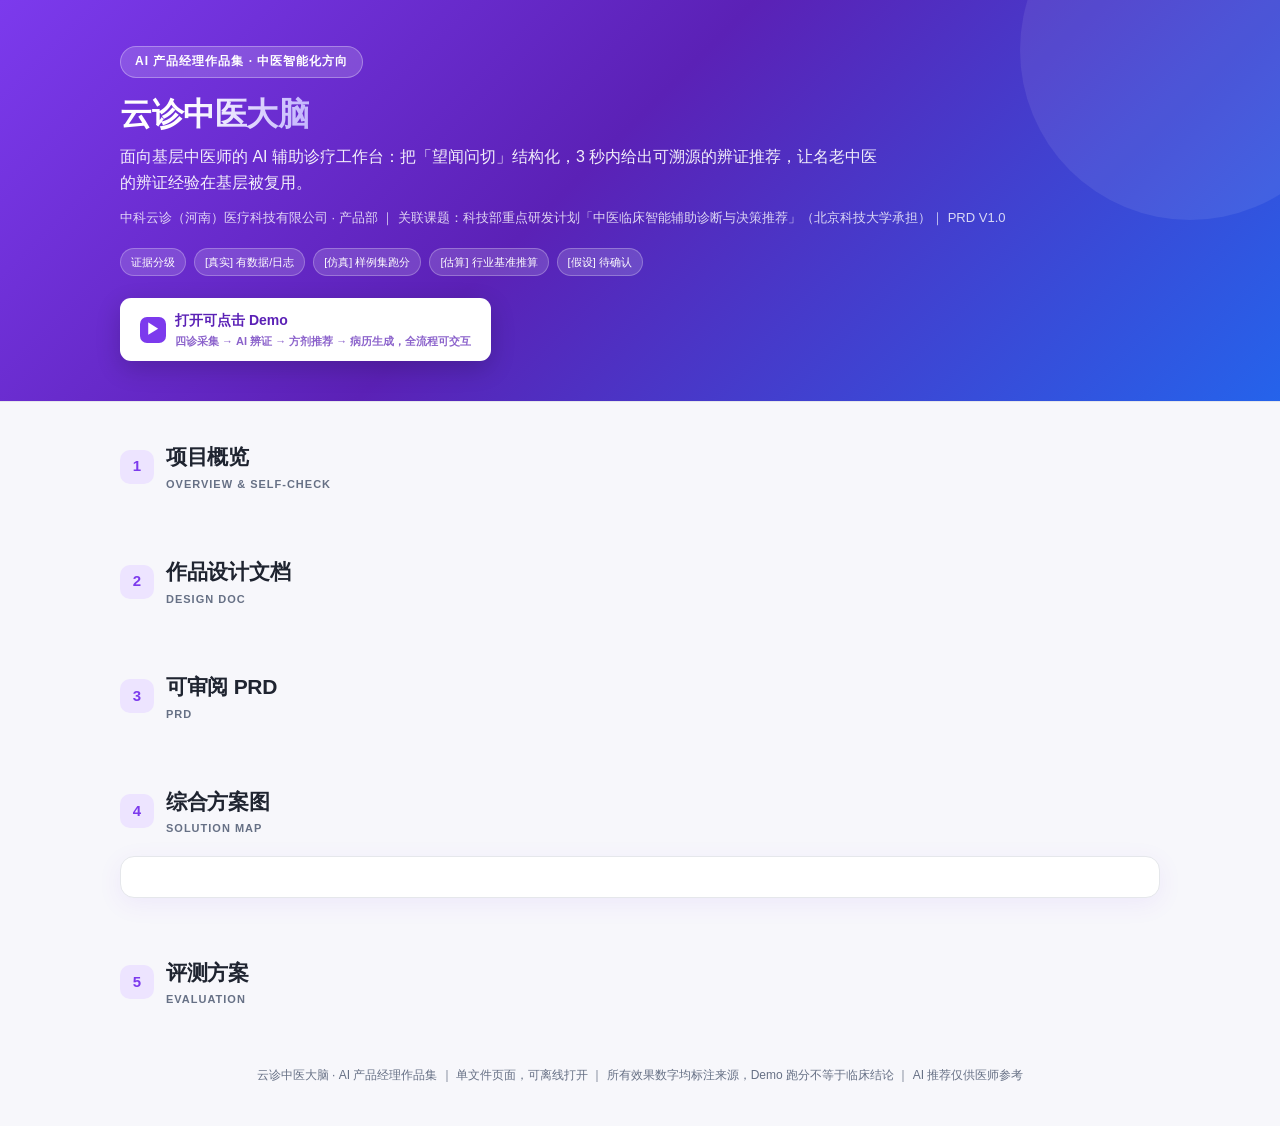
==== index.html @ fbb990ff "feat: 云诊中医大脑作品集 + 可点击Demo + 评测脚本 - 作品集主页（五板块：概览/设计文档/PRD/方案图/评测方案，含Demo快捷跳转） - 可点击Demo（四诊采集/AI辨证/方剂禁" ====
<!DOCTYPE html>
<html lang="zh-CN">
<head>
<meta charset="UTF-8">
<meta name="viewport" content="width=device-width, initial-scale=1.0">
<title>云诊中医大脑 · AI 产品经理作品集</title>
<style>
  :root{
    --purple:#7C3AED;--purple-d:#5B21B6;--purple-soft:#EDE4FF;
    --blue:#2563EB;--blue-d:#1D4ED8;--blue-soft:#E0EBFF;
    --teal:#0D9488;--teal-soft:#CCFBF1;
    --amber:#D97706;--amber-soft:#FEF3C7;
    --rose:#E11D48;--rose-soft:#FFE4E6;
    --green:#059669;--green-soft:#D1FAE5;
    --gray:#6B7280;--gray-soft:#F3F4F6;
    --ink:#1F2430;--muted:#667085;--line:#E5E7EB;--bg:#F7F7FB;--card:#FFFFFF;
    --shadow:0 6px 24px rgba(124,58,237,.08);
  }
  *{box-sizing:border-box;margin:0;padding:0}
  html{scroll-behavior:smooth}
  body{font-family:-apple-system,BlinkMacSystemFont,"Segoe UI","PingFang SC","Microsoft YaHei",sans-serif;
    color:var(--ink);background:var(--bg);line-height:1.65;-webkit-font-smoothing:antialiased}
  a{color:inherit;text-decoration:none}
  .wrap{max-width:1080px;margin:0 auto;padding:0 20px}

  /* Hero */
  .hero{background:linear-gradient(135deg,#7C3AED 0%,#5B21B6 45%,#2563EB 100%);color:#fff;padding:46px 0 40px;position:relative;overflow:hidden}
  .hero:after{content:"";position:absolute;right:-80px;top:-120px;width:340px;height:340px;border-radius:50%;background:rgba(255,255,255,.08)}
  .hero .wrap{position:relative;z-index:1}
  .kicker{display:inline-block;background:rgba(255,255,255,.16);border:1px solid rgba(255,255,255,.3);font-size:12px;font-weight:700;letter-spacing:1px;padding:5px 14px;border-radius:999px;margin-bottom:16px}
  .hero h1{font-size:32px;line-height:1.25;margin-bottom:10px;letter-spacing:-.5px}
  .hero h1 span{background:linear-gradient(90deg,#fff,#C4B5FD);-webkit-background-clip:text;background-clip:text;color:transparent}
  .hero .sub{font-size:16px;opacity:.92;max-width:760px}
  .hero-meta{font-size:13px;opacity:.8;margin-top:10px}
  .legend{display:flex;flex-wrap:wrap;gap:8px;margin-top:20px}
  .legend span{font-size:11px;background:rgba(255,255,255,.15);border:1px solid rgba(255,255,255,.25);padding:4px 10px;border-radius:999px}
  .demo-cta{display:inline-flex;align-items:center;gap:9px;margin-top:22px;background:#fff;color:var(--purple-d);font-weight:800;font-size:14px;padding:11px 20px;border-radius:11px;box-shadow:0 8px 24px rgba(0,0,0,.18);transition:.18s}
  .demo-cta:hover{transform:translateY(-2px);box-shadow:0 12px 28px rgba(0,0,0,.24)}
  .demo-cta .ico{width:26px;height:26px;border-radius:7px;background:var(--purple);color:#fff;display:flex;align-items:center;justify-content:center;font-size:14px}
  .demo-cta small{display:block;font-size:11px;font-weight:600;opacity:.7}

  /* Nav */
  nav{position:sticky;top:0;z-index:20;background:rgba(255,255,255,.94);backdrop-filter:blur(8px);border-bottom:1px solid var(--line)}
  nav .wrap{display:flex;gap:4px;overflow-x:auto;scrollbar-width:none}
  nav .wrap::-webkit-scrollbar{display:none}
  nav a{white-space:nowrap;font-size:13px;font-weight:600;color:var(--muted);padding:13px 14px;border-bottom:2px solid transparent}
  nav a:hover{color:var(--purple);border-bottom-color:var(--purple)}
  nav a.demo-link{color:var(--purple)}

  section{padding:38px 0 6px;scroll-margin-top:56px}
  .sec-head{display:flex;align-items:center;gap:12px;margin-bottom:18px}
  .sec-no{width:34px;height:34px;flex:0 0 34px;border-radius:10px;background:var(--purple-soft);color:var(--purple);display:flex;align-items:center;justify-content:center;font-weight:800;font-size:15px}
  .sec-head h2{font-size:21px;letter-spacing:-.3px}
  .sec-head .en{font-size:11px;color:var(--muted);font-weight:600;letter-spacing:1px;text-transform:uppercase}
  .card{background:var(--card);border:1px solid var(--line);border-radius:14px;box-shadow:var(--shadow);padding:20px 22px;margin-bottom:14px}
  .h3{font-size:15px;font-weight:800;color:var(--purple-d);margin:16px 0 10px;display:flex;align-items:center;gap:8px}
  .h3:first-child{margin-top:0}
  .h3:before{content:"";width:4px;height:15px;border-radius:2px;background:var(--purple)}
  .p{font-size:14px;color:#374151;margin-bottom:8px;word-break:break-word}
  .p:last-child{margin-bottom:0}

  .ev{display:inline-block;font-size:10px;font-weight:700;padding:1px 6px;border-radius:5px;vertical-align:middle;margin:0 1px}
  .ev-real{background:var(--green-soft);color:#047857}.ev-sim{background:var(--blue-soft);color:var(--blue-d)}
  .ev-est{background:var(--amber-soft);color:#B45309}.ev-hyp{background:var(--gray-soft);color:#4B5563}

  .tbl-wrap{overflow-x:auto;margin:6px 0 4px;border:1px solid var(--line);border-radius:10px}
  table{border-collapse:collapse;width:100%;font-size:13px;min-width:520px}
  th,td{text-align:left;padding:9px 12px;border-bottom:1px solid var(--line);vertical-align:top}
  th{background:var(--purple-soft);color:var(--purple-d);font-weight:700;white-space:nowrap}
  tr:last-child td{border-bottom:0} tr:nth-child(even) td{background:#FBFAFE}

  .cards{display:grid;grid-template-columns:repeat(auto-fit,minmax(230px,1fr));gap:12px;margin:6px 0}
  .mini{border:1px solid var(--line);border-left:4px solid var(--blue);border-radius:10px;padding:13px 14px;background:#fff}
  .mini.purple{border-left-color:var(--purple)}.mini.teal{border-left-color:var(--teal)}.mini.amber{border-left-color:var(--amber)}.mini.rose{border-left-color:var(--rose)}
  .mini .tag{display:inline-block;font-size:10px;font-weight:700;color:var(--muted);background:var(--gray-soft);padding:2px 7px;border-radius:5px;margin-bottom:6px}
  .mini .t{font-weight:800;font-size:14px;margin-bottom:4px}.mini .b{font-size:12.5px;color:#4B5563}

  .kv{display:grid;grid-template-columns:130px 1fr;gap:0;border:1px solid var(--line);border-radius:10px;overflow:hidden}
  .kv .k,.kv .v{padding:9px 12px;font-size:13px;border-bottom:1px solid var(--line)}
  .kv .k{background:#FAFAFC;font-weight:700;color:var(--muted)}.kv .v{color:#374151}
  .kv .k:last-of-type,.kv .v:last-of-type{border-bottom:0}

  .callout{border-radius:10px;padding:12px 14px;font-size:13px;margin:6px 0;border-left:4px solid var(--blue);background:var(--blue-soft);color:var(--blue-d)}
  .callout.warn{border-left-color:var(--amber);background:var(--amber-soft);color:#92400E}

  .score-strip{display:grid;grid-template-columns:repeat(auto-fit,minmax(160px,1fr));gap:10px;margin:8px 0}
  .score{border:1px solid var(--line);border-radius:11px;padding:12px 14px;background:#fff}
  .score .q{font-size:12px;color:var(--muted);font-weight:700}
  .score .v{font-size:24px;font-weight:800;color:var(--purple);margin:2px 0}
  .score .v small{font-size:12px;color:var(--muted);font-weight:600}
  .score .g{font-size:11.5px;color:#4B5563}

  details{border:1px solid var(--line);border-radius:10px;margin-bottom:8px;background:#fff}
  details summary{cursor:pointer;padding:11px 14px;font-weight:700;font-size:14px;color:var(--ink);list-style:none;display:flex;align-items:center;gap:9px}
  details summary::-webkit-details-marker{display:none}
  details summary:before{content:"+";color:var(--purple);font-weight:800;font-size:17px;width:16px}
  details[open] summary:before{content:"−"}
  details .dbody{padding:0 14px 14px 39px}

  .map{font-size:13px}
  .map .m-legend{display:flex;flex-wrap:wrap;gap:8px;margin-bottom:16px}
  .map .m-legend span{font-size:11px;color:#374151;background:#fff;border:1px solid var(--line);border-radius:999px;padding:4px 10px;display:inline-flex;align-items:center;gap:6px}
  .map .m-legend i{width:9px;height:9px;border-radius:50%;display:inline-block}
  .map .m-panel{background:#FAFAFC;border:1px solid var(--line);border-radius:12px;padding:16px;margin-bottom:12px}
  .map .m-title{font-size:12px;font-weight:700;color:var(--muted);margin-bottom:12px;letter-spacing:.3px}
  .map .m-flow{display:flex;align-items:stretch;overflow-x:auto}
  .map .m-zone{flex:1;min-width:130px;display:flex;flex-direction:column}
  .map .m-zh{color:#fff;text-align:center;font-size:12.5px;font-weight:700;padding:8px 4px;border-radius:8px 8px 0 0}
  .map .m-zb{background:#fff;border:1px solid var(--line);border-top:0;border-radius:0 0 8px 8px;padding:10px 8px;display:flex;flex-direction:column;gap:8px;flex:1}
  .map .m-node{background:#fff;border:1px solid var(--line);border-left-width:4px;border-radius:7px;padding:8px 9px;font-size:12px;white-space:pre-line}
  .map .m-chip{display:inline-block;font-size:10px;font-weight:700;padding:2px 6px;border-radius:4px;margin-bottom:4px}
  .map .m-arrow{flex:0 0 22px;display:flex;align-items:center;justify-content:center}
  .map .m-arrow:before{content:"";width:0;height:0;border-top:6px solid transparent;border-bottom:6px solid transparent;border-left:9px solid #9CA3AF}
  .map .zp{background:var(--purple)}.map .np{border-left-color:var(--purple)}.map .cp{background:var(--purple-soft);color:var(--purple)}
  .map .zb{background:var(--blue)}.map .nb{border-left-color:var(--blue)}.map .cb{background:var(--blue-soft);color:var(--blue)}
  .map .zt{background:var(--teal)}.map .nt{border-left-color:var(--teal)}.map .ct{background:var(--teal-soft);color:var(--teal)}
  .map .za{background:var(--amber)}.map .na{border-left-color:var(--amber)}.map .ca{background:var(--amber-soft);color:var(--amber)}
  .map .zr{background:var(--rose)}
  .map .m-fb{background:var(--rose-soft);border:1px dashed var(--rose);border-radius:11px;padding:13px}
  .map .m-fb-t{font-size:12px;font-weight:700;color:var(--rose);margin-bottom:10px}
  .map .m-fb-flow{display:flex;flex-wrap:wrap;align-items:center;gap:6px}
  .map .m-fb-node{background:#fff;border:1px solid var(--rose);color:#9F1239;border-radius:7px;padding:6px 10px;font-size:12px}
  .map .m-back{margin-top:9px;font-size:11.5px;color:#9F1239;font-weight:700}
  .map .m-metrics{background:var(--blue-soft);border:1px dashed var(--blue);border-radius:11px;padding:13px}
  .map .m-grid{display:flex;flex-wrap:wrap;gap:8px}
  .map .m-item{background:#fff;border:1px solid var(--blue);border-radius:8px;padding:8px 10px;font-size:11.5px;flex:1 1 140px}
  .map .m-item .m-layer{display:inline-block;font-size:10px;font-weight:700;padding:2px 6px;border-radius:4px;margin-bottom:4px}
  .map .le{background:#EDE4FF;color:var(--purple)}.map .lx{background:#CCFBF1;color:var(--teal)}.map .lb{background:#FEF3C7;color:var(--amber)}
  .map .m-item .m-n{font-weight:700;display:block}.map .m-item .m-p{color:var(--muted)}

  footer{text-align:center;color:var(--muted);font-size:12px;padding:34px 20px 40px}
  @media(max-width:820px){
    .hero{padding:36px 0 30px}.hero h1{font-size:24px}
    section{padding-top:30px}.sec-head h2{font-size:18px}
    .card{padding:16px}.kv{grid-template-columns:100px 1fr}
    .map .m-flow{flex-direction:column}
    .map .m-arrow{height:20px;flex:0 0 20px}
    .map .m-arrow:before{border-left:6px solid transparent;border-right:6px solid transparent;border-top:9px solid #9CA3AF;border-bottom:0}
    .map .m-zb{flex-direction:row;flex-wrap:wrap}.map .m-node{flex:1 1 130px}
  }
</style>
</head>
<body>

<header class="hero">
  <div class="wrap">
    <span class="kicker">AI 产品经理作品集 · 中医智能化方向</span>
    <h1>云诊<span>中医大脑</span></h1>
    <p class="sub">面向基层中医师的 AI 辅助诊疗工作台：把「望闻问切」结构化，3 秒内给出可溯源的辨证推荐，让名老中医的辨证经验在基层被复用。</p>
    <p class="hero-meta">中科云诊（河南）医疗科技有限公司 · 产品部 ｜ 关联课题：科技部重点研发计划「中医临床智能辅助诊断与决策推荐」（北京科技大学承担）｜ PRD V1.0</p>
    <div class="legend">
      <span>证据分级</span>
      <span>[真实] 有数据/日志</span><span>[仿真] 样例集跑分</span>
      <span>[估算] 行业基准推算</span><span>[假设] 待确认</span>
    </div>
    <a class="demo-cta" href="demo/index.html">
      <span class="ico">▶</span>
      <span>打开可点击 Demo<small>四诊采集 → AI 辨证 → 方剂推荐 → 病历生成，全流程可交互</small></span>
    </a>
  </div>
</header>

<nav><div class="wrap" id="nav"></div></nav>

<main class="wrap">
  <section id="s1"><div class="sec-head"><div class="sec-no">1</div><div><h2>项目概览</h2><div class="en">Overview &amp; Self-check</div></div></div><div id="b1"></div></section>
  <section id="s2"><div class="sec-head"><div class="sec-no">2</div><div><h2>作品设计文档</h2><div class="en">Design Doc</div></div></div><div id="b2"></div></section>
  <section id="s3"><div class="sec-head"><div class="sec-no">3</div><div><h2>可审阅 PRD</h2><div class="en">PRD</div></div></div><div id="b3"></div></section>
  <section id="s4"><div class="sec-head"><div class="sec-no">4</div><div><h2>综合方案图</h2><div class="en">Solution Map</div></div></div><div class="card map" id="map"></div></section>
  <section id="s5"><div class="sec-head"><div class="sec-no">5</div><div><h2>评测方案</h2><div class="en">Evaluation</div></div></div><div id="b5"></div></section>
</main>

<footer>云诊中医大脑 · AI 产品经理作品集 ｜ 单文件页面，可离线打开 ｜ 所有效果数字均标注来源，Demo 跑分不等于临床结论 ｜ AI 推荐仅供医师参考</footer>

<script>
const DEMO_URL = "demo/index.html";
const CONFIG = {
  kicker: "AI 产品经理作品集 · 中医智能化方向",
  title: "云诊中医大脑",
  subtitle: "面向基层中医师的 AI 辅助诊疗工作台：四诊结构化采集 + 可溯源辨证推荐 + 方剂与禁忌校验。",
  nav: [
    {id:"s1", label:"项目概览"}, {id:"s2", label:"设计文档"}, {id:"s3", label:"PRD"},
    {id:"s4", label:"方案图"}, {id:"s5", label:"评测方案"},
    {id:"demo", label:"▶ 打开 Demo", demo:true}
  ],
  b1: [
    {type:"score", items:[
      {q:"Q1 问题定义", score:"2/2", gap:"目标用户、三类痛点、三个场景清晰；痛点附可观察现象 [假设，源于 PRD 访谈]"},
      {q:"Q2 指标体系", score:"2/2", gap:"北极星 WAD + 三层指标齐全，口径明确，含 V1.0 目标值 [假设]"},
      {q:"Q3 评测方案", score:"2/2", gap:"补齐 60 条 [仿真] 评测集、三档通过线、四类回归；禁忌召回经修复前后对比验证 [仿真]"},
      {q:"Q4 bad case", score:"2/2", gap:"建立 7 类分级，1 条禁忌漏检 case 完整走通归因→修复→复测→入库闭环 [仿真]"}
    ]},
    {type:"callout", tone:"warn", text:"证据诚实声明：本作品集的效果数字来自 Demo 内置规则引擎在自建 [仿真] 样例集上的跑分，不等于真实临床模型效果。PRD 中的主任医师一致率等目标均为 [假设]，尚无真实上线数据。"},
    {type:"h", text:"现有资产盘点与补全处理"},
    {type:"table", head:["项","盘点结论（已有/薄弱/缺失/矛盾）","处理方式"], rows:[
      ["产品定位与用户","已有：定位「医生第二大脑」，6 类角色、3 个场景 [真实，源于 PRD]","保留并压缩为作品集背景"],
      ["功能需求","已有：6 大模块、P0/P1/P2 分级、验收标准 [真实]","保留，整理为 MVP 边界"],
      ["指标体系","已有：北极星 WAD、业务/使用/质量/安全指标 [假设，目标值]","补齐口径与数据来源标注"],
      ["技术选型","薄弱：PRD 描述五层架构，但未论证「为什么是这套 AI 方案」","新增 RAG/工作流选型与否决理由"],
      ["评测方案","缺失：只有验收指标，无评测集/通过线/回归","新建完整评测方案（板块 5）"],
      ["bad case 闭环","缺失：PRD 要求禁忌召回 100% 但无失败处理机制","新建分类分级 + 迭代闭环，并用真实缺陷验证"],
      ["数据矛盾","矛盾：PRD 目标「禁忌漏检率 0」与 Demo 规则库仅 9 条存在张力","如实暴露：首轮跑分召回 86%，补规则后达 100% [仿真]"]
    ]},
    {type:"h", text:"补全路线图（按投入产出比排序）"},
    {type:"p", text:"① 先固化 Q1 问题定义与 Q2 指标口径（成本最低、最常被追问）→ ② 写清 Q4 bad case 闭环（用真实缺陷做证据）→ ③ 最后建 Q3 完整评测方案（评测集 / 三档通过线 / 回归）。所有数字先跑分再落文，禁止先写目标后凑数。"},
    {type:"callout", text:"Demo 为纯前端可交互原型（localStorage 保存进度），无需后端即可完整体验；配套评测脚本 eval/run-eval.js 可复现本页全部 [仿真] 数字。"}
  ],
  b2: [
    {type:"h", text:"背景与痛点"},
    {type:"p", text:"【基层中医师】在【门诊高峰期、单诊 3–5 分钟】下要完成【四诊采集→辨证→开方→写病历】；现在的做法是【自由文本病历 + 凭个人经验辨证，再翻方书查剂量】；会出现【同证不同治、同治不同方，且四诊信息无法沉淀为可检索医案】；根因是【四诊缺乏结构化录入手段，辨证依赖不可复制的个人经验，HIS/EMR 以西医流程为主、没有面向辨证论治的决策工具】。[假设，源于 PRD 项目背景与访谈]"},
    {type:"p", text:"可观察证据：PRD 记载「名老中医资源稀缺、基层辨证水平参差不齐」为三类首要痛点之一；单诊录入时长目标被设为 ≤ 3 分钟、病历 ≤ 5 分钟 [假设，目标值]。归因：痛点指向的是「经验不可复制 + 信息不可结构化」，不是医生能力问题——这是产品可介入的位置。"},
    {type:"h", text:"目标用户与场景"},
    {type:"table", head:["角色","类型","经验水平","使用频率","决策权","触发场景"], rows:[
      ["门诊中医师","主用户","辨证经验 1–20 年不等","每日高频","有采纳/修改/拒绝权","患者进诊室后，调历史医案并录入本次四诊"],
      ["基层/社区医生","主用户","经验相对不足","每日高频","有最终处方权","遇到拿不准的证型时，获取证型与方药推荐减少误判"],
      ["住院中医师","次用户","中等","每日中频","有医嘱权","查房时调阅历史医案、开具出院带方"],
      ["科室主任/医教处","次用户","专家级","周级","审核与教学权","按病种/证型检索名老医案做教学查房"],
      ["信息科管理员","次用户","IT 背景","月级","系统配置权","对接 HIS/EMR、账号权限、日志审计"]
    ]},
    {type:"p", text:"三个高频场景：① 普通门诊复诊（核心）；② 名老中医带教（反向检索教学医案）；③ 基层慢病随访（对比上次证型，提示证型迁移）。三场景共用同一条「四诊→辨证→方药」主路径。[真实，源于 PRD]"},
    {type:"h", text:"方案与 MVP 边界"},
    {type:"p", text:"产品形态：Web 医生工作站 + 移动端 H5，支持医院内网私有化与 SaaS 多租户。核心功能（输入→处理→输出）：① 四诊采集（舌象拍照/标签点选→结构化四诊记录）；② AI 辨证（四诊记录→Top3 证型+置信度+依据）；③ 方剂推荐（确认证型→治法/经典方/中成药+剂量）；④ 禁忌校验（处方→十八反/十九畏/妊娠/既往史提醒）；⑤ 病历与医案（本次诊疗→结构化病历+时间轴检索）。"},
    {type:"p", text:"MVP 不做（V1.0 边界）：不替代医生诊断（定位辅助决策软件 SaMD）；不接 LIS/PACS 检验结果（V1.5）；不做慢病证型迁移预警与联邦学习（V2.0）；不覆盖全部科室——先聚焦内科、妇科、儿科高频病种。边界清晰度是产品成熟度的信号。"},
    {type:"h", text:"技术选型（RAG / 工作流 / Agent / MCP 四类定位）"},
    {type:"cards", color:"purple", items:[
      {tag:"主选型", title:"工作流 + RAG", body:"工作流负责固定主路径「四诊→辨证→方药→禁忌→病历」，每步可人工确认、可审计；RAG 负责从中医知识库（术语/方剂/中药/证型）检索可溯源依据。选它的理由：临床流程固定可枚举、强合规、结论必须给出处。否决纯 Agent：路径固定、步骤可预定义，用 Agent 的自主规划是过度设计且不可控。否决纯微调大模型：知识常更新、需给出处，微调无法低成本刷新且会幻觉。能力边界：知识库覆盖不足的冷门科室推荐会失准，此时降级为纯人工录入并将 case 回流。"},
      {tag:"辅助", title:"多模态（舌象识别）", body:"舌象照片→舌质/舌苔/舌形建议值，医生一键确认或修改。理由：望诊是四诊核心且拍照最易结构化。否决「舌象自动定证」：单模态证据不足，故只作建议值、保留医生确认权。边界：光照/角度差时识别置信度低，需人工复核。"},
      {tag:"集成", title:"MCP / HL7-FHIR 网关", body:"对接 HIS/EMR/LIS 用标准适配器（HL7 v2.x / FHIR R4）与统一身份认证。理由：医疗系统异构、需标准化工具协议。否决「逐院硬编码对接」：集成周期不可控。边界：厂商接口开放程度不一，按标准网关 + 定制报价处理。"}
    ]},
    {type:"h", text:"指标体系（效果 / 体验 / 业务，与板块 5 一一对应）"},
    {type:"table", head:["指标","层","定义","口径（分子/分母/范围）","目标值","采集方式","坏例判定"], rows:[
      ["辨证 Top1 一致率","效果","Top1 证型与主任医师结论一致比例","分子=Top1 命中；分母=有效辨证请求；范围=评测集","≥70% [假设]","仿真跑分 / 专家标注","Top1 与专家结论不同证型"],
      ["辨证 Top3 一致率","效果","Top3 含主任医师结论的比例","分子=Top3 命中；分母=有效辨证请求","≥88% [假设]","仿真跑分","专家结论不在前三"],
      ["禁忌规则召回率","效果","应拦截禁忌组合被正确拦截比例","分子=命中禁忌数；分母=禁忌样例总数","100% [假设]","规则测试集","任一禁忌组合漏检（P0）"],
      ["辨证响应时延 P95","体验","从提交四诊到返回 Top3 的 P95 耗时","统计=全量请求的 95 分位","≤3 秒 [假设]","日志埋点","P95 > 3 秒"],
      ["单诊录入时长","体验","进入采集到完成四诊的中位时长","统计=有效诊次中位数","≤3 分钟 [假设]","日志埋点","中位 > 5 分钟"],
      ["AI 推荐采纳率","业务","医生未修改直接采纳推荐的比例","分子=直接采纳次数；分母=辨证总次数","≥50% [假设]","埋点+用户行为","采纳率 < 50% 触发归因"],
      ["周活跃医生人均医案数 WAD","业务","北极星：周活医生人均结构化医案数","分子=结构化医案数；分母=周活医生数","≥25 例/周 [假设]","运营看板","低于目标进入归因"]
    ]},
    {type:"h", text:"价值与边界"},
    {type:"kv", items:[
      {k:"增量价值", v:"旧方案下基层医生需凭经验辨证并手翻方书，四诊不可沉淀；本方案给出 Top3 可溯源推荐 + 禁忌强提醒，目标把单诊录入压到 ≤3 分钟、采纳率 ≥50% [假设，待真实上线验证]。"},
      {k:"适用边界", v:"适合二级以上中医院、社区中心的门诊/随访高频场景，且先覆盖内科/妇科/儿科常见证型；不适合冷门科室、复杂合并症、需独立下诊断的场景。"},
      {k:"风险与责任", v:"AI 结论统一标注「仅供医师参考，最终诊断由执业医师作出」；禁忌漏检为零容忍（P0）；患者敏感字段加密存储、日志脱敏；按 SaMD 路径规划注册，V1.0 不替代医师诊断。"}
    ]}
  ],
  b3: [
    {type:"p", text:"在已有 PRD（10 章、含 12 张表）基础上补齐 AI 产品特有章节。五类内容（产品逻辑 / 核心流程 / AI 组件 / 人工确认 / 异常兜底）均在正文落位，并与板块 4「综合方案图」图文一致。"},
    {type:"details", title:"0. 产品逻辑与范围（原 PRD 保留）", open:true, blocks:[
      {type:"p", text:"定位「AI 辅助诊疗工作台 / 医生第二大脑」：医生完成四诊录入后，系统实时给出证型、方剂与配伍禁忌建议，并将全过程结构化沉淀为医案数据。输入=四诊信息，输出=辨证+方药+病历；不做独立诊断。[真实，源于 PRD 1.3]"},
      {type:"p", text:"范围：四诊采集、AI 辨证、处方推荐、医案库、知识库、HIS/EMR 集成、运营后台七大模块；优先级 P0 六项 V1.0 交付。[真实]"}
    ]},
    {type:"details", title:"1. 模型选型与理由", blocks:[
      {type:"p", text:"主选「工作流 + RAG」：辨证主路径固定（四诊→Top3→确认→方药→禁忌→病历）用工作流编排，保证可确认、可审计；中医知识库用 RAG 提供可溯源依据（方剂出处如《伤寒论》《和剂局方》、性味归经、禁忌）。舌象用多模态小模型只出建议值。"},
      {type:"p", text:"否决方案：① 纯 Agent 自主规划——流程固定可枚举，不可控且成本高；② 纯大模型微调——知识常更新、需给出处，微调刷新成本高压不住幻觉；③ 纯规则专家系统——覆盖度有限、冷门证型盲区（本 Demo 规则引擎正暴露此问题，见板块 5 bad case）。[假设，待真实数据后调整]"},
      {type:"p", text:"[假设] 拿到真实数据后：以主任医师标注医案为金标评估是否需要专用辨证模型；若 RAG 检索命中率不足再考虑领域微调。"}
    ]},
    {type:"details", title:"2. Prompt / 知识库策略", blocks:[
      {type:"p", text:"Prompt 结构：角色=中医辨证助手；约束=仅依据四诊与知识库证据、不给独立诊断、低置信度须提示存疑；输出=证型+置信度+命中依据+阴性症状的结构化 JSON；few-shot=高频证型样例；防注入=医生输入只作症状证据，不执行指令。"},
      {type:"p", text:"知识库：中药（性味归经/功效/剂量/禁忌）、经典方剂（组成/主治/方解/出处）、证型库、术语标准对照、十八反十九畏规则表。更新机制：专家委员会审核入库，版本可追溯；责任人=临床顾问 + 产品。密钥用占位符，不写具体凭证。"}
    ]},
    {type:"details", title:"3. 评测指标与失败兜底", blocks:[
      {type:"p", text:"效果指标：Top1/Top3 一致率、禁忌召回率；体验指标：辨证 P95、录入时长（与板块 2、5 一致）。bad case 分类：事实错误 / 幻觉 / 漏召 / 误召 / 格式违规 / 延迟超时 / 安全越界。"},
      {type:"p", text:"兜底策略：低置信度→提示「辨证存疑」并追加鉴别问题；AI 超时/异常→自动降级为纯人工录入模式，不阻塞门诊；知识库未命中→标「暂无依据」而非编造；禁忌命中→红色强提醒且必须填写理由才能继续。"}
    ]},
    {type:"details", title:"4. 人工确认节点", blocks:[
      {type:"p", text:"三个强制人工节点：① 证型确认——医生采纳/修改/拒绝，行为回流模型；② 方剂与剂量确认——超药典剂量弹警示；③ 禁忌强提醒——命中十八反/十九畏/妊娠/既往史冲突时必须填写理由方可继续。复核人=执业医师，拥有最终决策权；超时=降级人工模式；不通过=回流样本库并在知识库标记。"}
    ]},
    {type:"details", title:"5. 成本与延迟", blocks:[
      {type:"p", text:"延迟：辨证 P95 ≤3 秒、舌象识别 P95 ≤2 秒 [假设，PRD 目标]；规则引擎纯计算单次约 0.015ms [仿真，Node 环境实测，不代表线上 AI]。成本权衡：舌象识别用轻量多模态模型、辨证检索用 embed+小模型、仅复杂证型调用大模型；知识库与规则高频结果做缓存。成本区间 [估算]：待按真实调用量核算。"}
    ]},
    {type:"details", title:"6. 数据飞轮", blocks:[
      {type:"p", text:"闭环：医生的采纳/修改/拒绝 → 结构化留痕 → 每周 bad case 回标会（联合北科大）→ 入评测集 → 迭代 Prompt/知识库 → 回归通过再上线 → 新版本产生新数据。冷启动：先用 PRD 示范医院医案 + 专家标注构造首版评测集（本作品集用 60 条 [仿真] 集演示该机制）。"}
    ]},
    {type:"details", title:"7. 边界与责任", blocks:[
      {type:"p", text:"AI 不做独立诊断、不替代执业医师；高风险（禁忌、妊娠、儿童、大剂量）强制人工复核；隐私：敏感字段加密、日志脱敏；合规：网安法/数安法/个保法、等保三级、SaMD 注册路径。与板块 2「价值与边界」一致。"}
    ]}
  ],
  b5: [
    {type:"h", text:"1. 评测集设计"},
    {type:"table", head:["项","内容"], rows:[
      ["样例来源","仿真构造：按 Demo 证型库的特征权重与舌脉组合生成，gold 标签由构造规则确定 [仿真]"],
      ["规模与构成","60 条 [仿真]：正常 40 / 边界 10 / 混淆对抗 10；另禁忌测试 14 正例 + 7 反例 [仿真]"],
      ["标注方式","构造即标注（规则生成 gold）；专家标注口径作为真实上线后的目标 [假设]"],
      ["一致性校验","真实上线后按 10–20% 抽样人工复核、分歧仲裁；本仿真集由确定性脚本生成，可复现 [仿真]"]
    ]},
    {type:"table", head:["维度","条数","样例说明"], rows:[
      ["正常","40","每证型 5 条变体：取高权重症状 + 对应舌象/脉象，典型高频表现 [仿真]"],
      ["边界","10","仅 2 个症状、无舌脉，模拟信息不足场景 [仿真]"],
      ["混淆对抗","10","近似证型（如肝胃不和 vs 心肾不交共用失眠/腰膝酸软），考验区分度 [仿真]"],
      ["禁忌正例","14","含十八反/十九畏/妊娠禁忌/既往史冲突，测召回 [仿真]"],
      ["禁忌反例","7","安全组合与低剂量甘草，测误报 [仿真]"]
    ]},
    {type:"h", text:"2. 指标定义表（与板块 2、3 一一对应）"},
    {type:"table", head:["指标","层","口径（分子/分母/范围）","采集方式","坏例判定","目标值","实测值"], rows:[
      ["辨证 Top1 一致率","效果","Top1 命中 / 有效辨证请求","仿真跑分","Top1 非 gold 证型","≥70% [假设]","95% [仿真, n=60]"],
      ["辨证 Top3 一致率","效果","Top3 含 gold / 有效请求","仿真跑分","gold 不在前三","≥88% [假设]","98% [仿真, n=60]"],
      ["禁忌召回率","效果","命中禁忌 / 禁忌正例","规则测试","任一禁忌漏检（P0）","100% [假设]","100% [仿真, 修复后 14/14]"],
      ["禁忌误报率","效果","误命中 / 安全反例","规则测试","安全组合被误拦","越低越好 [假设]","0% [仿真, 0/7]"],
      ["辨证响应时延 P95","体验","全量请求 95 分位","日志埋点","P95 > 3 秒","≤3 秒 [假设]","规则层 0.015ms [仿真]，线上待实测"],
      ["AI 推荐采纳率","业务","直接采纳 / 辨证总次数","行为埋点","< 50% 触发归因","≥50% [假设]","未上线，无数据"]
    ]},
    {type:"callout", tone:"warn", text:"置信度说明：60 条仿真集下，±5% 的差异不具统计显著性；正常/边界维度 100% 是因为样例按规则特征构造，存在「自我验证」偏差，不可解读为临床准确率。真正的区分度看混淆维度（Top1 70%），那才是需要改进的地方。"},
    {type:"h", text:"3. 通过线（三档 + 置信度 + 合成规则）"},
    {type:"table", head:["指标","阻断线","达标线","优秀线","实测结论"], rows:[
      ["Top1 一致率","<60%","≥70%","≥85%","95% [仿真] 达优秀，但混淆维度仅 70% [仿真]，需 specialists 复核"],
      ["Top3 一致率","<75%","≥88%","≥95%","98% [仿真] 达优秀"],
      ["禁忌召回率","<100%","=100%","=100% 且误报 0","修复后 100%/误报 0 [仿真] 达标；阻断线曾触发（见 bad case）"],
      ["辨证 P95"," >5秒","≤3秒","≤2秒","规则层达标，线上 AI 待实测"]
    ]},
    {type:"kv", items:[
      {k:"合成规则", v:"一票否决制：禁忌召回率低于 100%（P0 安全）任一指标低于阻断线即整体不过，符合医疗高风险场景。其余指标按「阻断线兜底 + 达标线计数」评估。"},
      {k:"定线依据", v:"阻断/达标线取自 PRD 验收目标 [假设]；优秀线在达标线上适度提高 [估算]。真实上线后按主任医师标注分布校准。"}
    ]},
    {type:"h", text:"4. 回归方案"},
    {type:"table", head:["变更类型","回归重点","是否触发"], rows:[
      ["改 Prompt","全量 60 条 + 历史 bad case 集","必触发"],
      ["换模型","全量 + 时延/成本复测","必触发"],
      ["更新知识库","知识相关 case + 禁忌规则集","必触发"],
      ["改工作流","主路径 + 分支条件 + 兜底回路","必触发"]
    ]},
    {type:"p", text:"回归集：固定黄金集（各维度代表 case，版本化）+ 随机抽样集（防过拟合）；频率：每次发版前 + 知识库更新后；不通过处理：回滚或修复后重跑，阻塞发版。禁忌规则变更必须全量跑 14 正例 + 7 反例。"},
    {type:"h", text:"5. bad case 迭代闭环"},
    {type:"table", head:["类型","表现","常见归因","修复手段","验证方式"], rows:[
      ["漏召（本例）","禁忌组合未被拦截","规则库覆盖不全","补规则 + 全量回归","禁忌测试集重跑"],
      ["误召","安全组合被误拦","阈值过低/规则过宽","收紧条件 + 反例集","误报率复测"],
      ["幻觉","编造方剂出处/剂量","知识库未命中仍生成","加「无依据不答」约束","引用校验"],
      ["格式违规","非结构化输出难回写 EMR","输出约束弱","结构化输出 + 后校验","格式校验脚本"]
    ]},
    {type:"callout", tone:"warn", text:"完整闭环示例（真实缺陷，非编造）：首轮跑分禁忌召回 86%（12/14），漏检「瓜蒌反附子」「白芍反藜芦」两组十八反——根因是 Demo 规则库只收录 9 条配伍，未覆盖十八反歌诀全部组合。修复动作：在 data.js 规则表补充这两条。复测：召回率 100%（14/14）、误报仍 0%。两条已入禁忌回归集，防止再犯。"},
    {type:"table", head:["#","case 描述","分类","级别","归因（+依据）","修复动作","复测结果","入库回归集"], rows:[
      ["1","含「瓜蒌+附子」的处方未被禁忌校验拦截 [仿真]","漏召/安全越界","P0","规则库仅收录 9 条，未覆盖「半蒌贝蔹及攻乌」；依据=首轮跑分 12/14","补「瓜蒌反附子」规则","召回 14/14，误报 0 [仿真]","是"],
      ["2","含「白芍+藜芦」的处方漏检 [仿真]","漏召/安全越界","P0","未覆盖「诸参辛芍叛藜芦」；依据=同一轮跑分漏检","补「白芍反藜芦」规则","召回 14/14 [仿真]","是"],
      ["3","近似证型「肝胃不和 vs 心肾不交」Top1 判错（混淆维度 70%）[仿真]","误召/边界","P1","共用症状（失眠/腰膝酸软）干扰，主症权重不足","触发存疑提示 + 追加鉴别问题","Top3 覆盖 90% [仿真]，Top1 待专家复核","是"]
    ]}
  ],
  map: {
    title: "云诊中医大脑 · 综合方案图",
    subtitle: "四诊结构化 → Top3 辨证 → 人工确认 → 方药禁忌 → 病历回流，异常可降级不阻塞门诊",
    zones: [
      {name:"用户侧", color:"purple", nodes:[{label:"患者就诊\n HIS 同步挂号",chip:"入口"},{label:"四诊采集\n舌象/症状/脉象",chip:"输入"}]},
      {name:"业务流程", color:"blue", nodes:[{label:"结构化四诊\n 记录",chip:"处理"},{label:"病历生成\n 回写 EMR",chip:"输出"}]},
      {name:"AI 组件", color:"teal", nodes:[{label:"舌象识别\n 多模态建议值",chip:"多模态"},{label:"Top3 辨证\n工作流+RAG",chip:"AI"},{label:"方剂/禁忌\n知识库检索",chip:"RAG"}]},
      {name:"人工确认", color:"amber", nodes:[{label:"证型确认？\n采纳/修改/拒绝",chip:"判断"},{label:"剂量/禁忌\n复核",chip:"人工"},{label:"结果输出\n处方+病历",chip:"输出"}]}
    ],
    fallback: {trigger:"触发：AI 超时 / 低置信度 / 禁忌命中 / 知识库未命中", nodes:["辨证存疑提示+追加问诊","禁忌红色强提醒","降级纯人工录入","无依据标「暂无依据」"], backTo:"结果输出（处方+病历）"},
    metrics: [
      {layer:"effect", name:"Top1/Top3 一致率 · 禁忌召回率", point:"埋点：AI 辨证输出 + 禁忌校验"},
      {layer:"exp", name:"辨证 P95 · 录入时长", point:"埋点：四诊提交→Top3 返回"},
      {layer:"biz", name:"AI 采纳率 · WAD", point:"埋点：证型确认 + 医案入库"}
    ],
    mermaid: ["flowchart TD","  A[HIS 同步挂号] --> B[四诊采集]","  B --> C[结构化四诊]","  C --> D[舌象识别建议]","  C --> E[Top3辨证 工作流+RAG]","  E --> F{证型确认?}","  F -->|修改/拒绝| E","  F -->|采纳| G[方剂+禁忌检索]","  G --> H{禁忌命中?}","  H -->|是| I[强提醒+填理由]","  H -->|否| J[结果输出+病历]","  I --> J","  E -.超时.-> K[降级人工录入]","  K --> J"].join("\n")
  }
};

/* ===== 渲染逻辑 ===== */
const evMap = {"[真实]":"ev-real","[仿真]":"ev-sim","[估算]":"ev-est","[假设]":"ev-hyp"};
const esc = s => String(s).replace(/&/g,"&amp;").replace(/</g,"&lt;").replace(/>/g,"&gt;");
function fmt(text){
  let s = esc(text);
  s = s.replace(/\[(真实|仿真|估算|假设)\]/g, m => '<span class="ev '+evMap[m]+'">'+m+'</span>');
  return s.replace(/\n/g,"<br>");
}
function demoLinkHtml(){
  return '<div class="callout">🎯 想亲手验证？<a href="'+DEMO_URL+'" style="color:var(--purple-d);font-weight:800;text-decoration:underline">点击打开可点击 Demo</a> —— 录入四诊、查看 Top3 辨证、体验禁忌强提醒与病历生成全流程。</div>';
}
function renderBlocks(blocks){
  return blocks.map(b => {
    switch(b.type){
      case "h": return '<div class="h3">'+fmt(b.text)+'</div>';
      case "p": return '<p class="p">'+fmt(b.text)+'</p>';
      case "table":
        return '<div class="tbl-wrap"><table><thead><tr>'+b.head.map(h=>'<th>'+fmt(h)+'</th>').join("")+'</tr></thead><tbody>'+b.rows.map(r=>'<tr>'+r.map(c=>'<td>'+fmt(c)+'</td>').join("")+'</tr>').join("")+'</tbody></table></div>';
      case "cards":
        return '<div class="cards">'+b.items.map(it=>'<div class="mini '+(b.color||"blue")+'">'+(it.tag?'<span class="tag">'+fmt(it.tag)+'</span>':"")+'<div class="t">'+fmt(it.title)+'</div><div class="b">'+fmt(it.body)+'</div></div>').join("")+'</div>';
      case "kv":
        return '<div class="kv">'+b.items.map(it=>'<div class="k">'+fmt(it.k)+'</div><div class="v">'+fmt(it.v)+'</div>').join("")+'</div>';
      case "callout":
        return '<div class="callout '+(b.tone==="warn"?"warn":"")+'">'+fmt(b.text)+'</div>';
      case "score":
        return '<div class="score-strip">'+b.items.map(it=>'<div class="score"><div class="q">'+fmt(it.q)+'</div><div class="v">'+fmt(it.score)+'</div><div class="g">'+fmt(it.gap)+'</div></div>').join("")+'</div>';
      case "details":
        return '<details '+(b.open?"open":"")+'><summary>'+fmt(b.title)+'</summary><div class="dbody">'+renderBlocks(b.blocks||[])+'</div></details>';
      default: return "";
    }
  }).join("");
}
document.getElementById("kicker").textContent = CONFIG.kicker;
document.getElementById("title").textContent = CONFIG.title;
document.getElementById("subtitle").textContent = CONFIG.subtitle;
document.getElementById("nav").innerHTML = CONFIG.nav.map(n=> n.demo ? '<a class="demo-link" href="'+DEMO_URL+'">'+esc(n.label)+'</a>' : '<a href="#'+n.id+'">'+esc(n.label)+'</a>').join("");
document.getElementById("b1").innerHTML = renderBlocks(CONFIG.b1);
document.getElementById("b2").innerHTML = renderBlocks(CONFIG.b2);
document.getElementById("b3").innerHTML = renderBlocks(CONFIG.b3);
document.getElementById("b5").innerHTML = renderBlocks(CONFIG.b5) + demoLinkHtml();

(function(){
  const m = CONFIG.map;
  const zoneColor = p => ({purple:"zp",blue:"zb",teal:"zt",amber:"za"}[p]||"zb");
  const nodeColor = p => ({purple:"np",blue:"nb",teal:"nt",amber:"na"}[p]||"nb");
  const chipColor = p => ({purple:"cp",blue:"cb",teal:"ct",amber:"ca"}[p]||"cb");
  const arrow = '<div class="m-arrow"></div>';
  const el = document.getElementById("map");
  el.innerHTML =
    '<div class="m-legend">'+m.zones.map(z=>'<span><i class="'+zoneColor(z.color)+'"></i>'+esc(z.name)+'</span>').join("")+'<span><i class="zr"></i>异常兜底</span><span><i class="zb"></i>指标埋点</span></div>'+
    '<div class="m-panel"><div class="m-title">主流程（用户侧 → 业务流程 → AI 组件 → 人工确认）</div><div class="m-flow">'+
      m.zones.map((z,i)=>(i?arrow:"")+'<div class="m-zone"><div class="m-zh '+zoneColor(z.color)+'">'+esc(z.name)+'</div><div class="m-zb">'+z.nodes.map(n=>(n.chip?'<span class="m-chip '+chipColor(z.color)+'">'+esc(n.chip)+'</span><br>':"")+'<div class="m-node '+nodeColor(z.color)+'">'+fmt(n.label)+'</div>').join("")+'</div></div>').join("")+'</div></div>'+
    '<div class="m-panel"><div class="m-title">异常兜底（最终回到结果输出）</div><div class="m-fb">'+
      '<div class="m-fb-t">'+fmt(m.fallback.trigger)+'</div><div class="m-fb-flow">'+m.fallback.nodes.map((n,i)=>(i?arrow:"")+'<div class="m-fb-node">'+esc(n)+'</div>').join("")+'</div>'+
      '<div class="m-back">↩ 兜底后回到：'+esc(m.fallback.backTo)+'</div></div></div>'+
    '<div class="m-panel"><div class="m-title">指标埋点（效果 / 体验 / 业务，与板块 2、5 一一对应）</div><div class="m-metrics"><div class="m-grid">'+m.metrics.map(x=>{
      const lc={effect:"le",exp:"lx",biz:"lb"}[x.layer]||"lb";
      const ll={effect:"效果",exp:"体验",biz:"业务"}[x.layer]||"指标";
      return '<div class="m-item"><span class="m-layer '+lc+'">'+ll+'</span><span class="m-n">'+esc(x.name)+'</span><span class="m-p">'+esc(x.point)+'</span></div>';
    }).join("")+'</div></div></div>';
})();
</script>
</body>
</html>
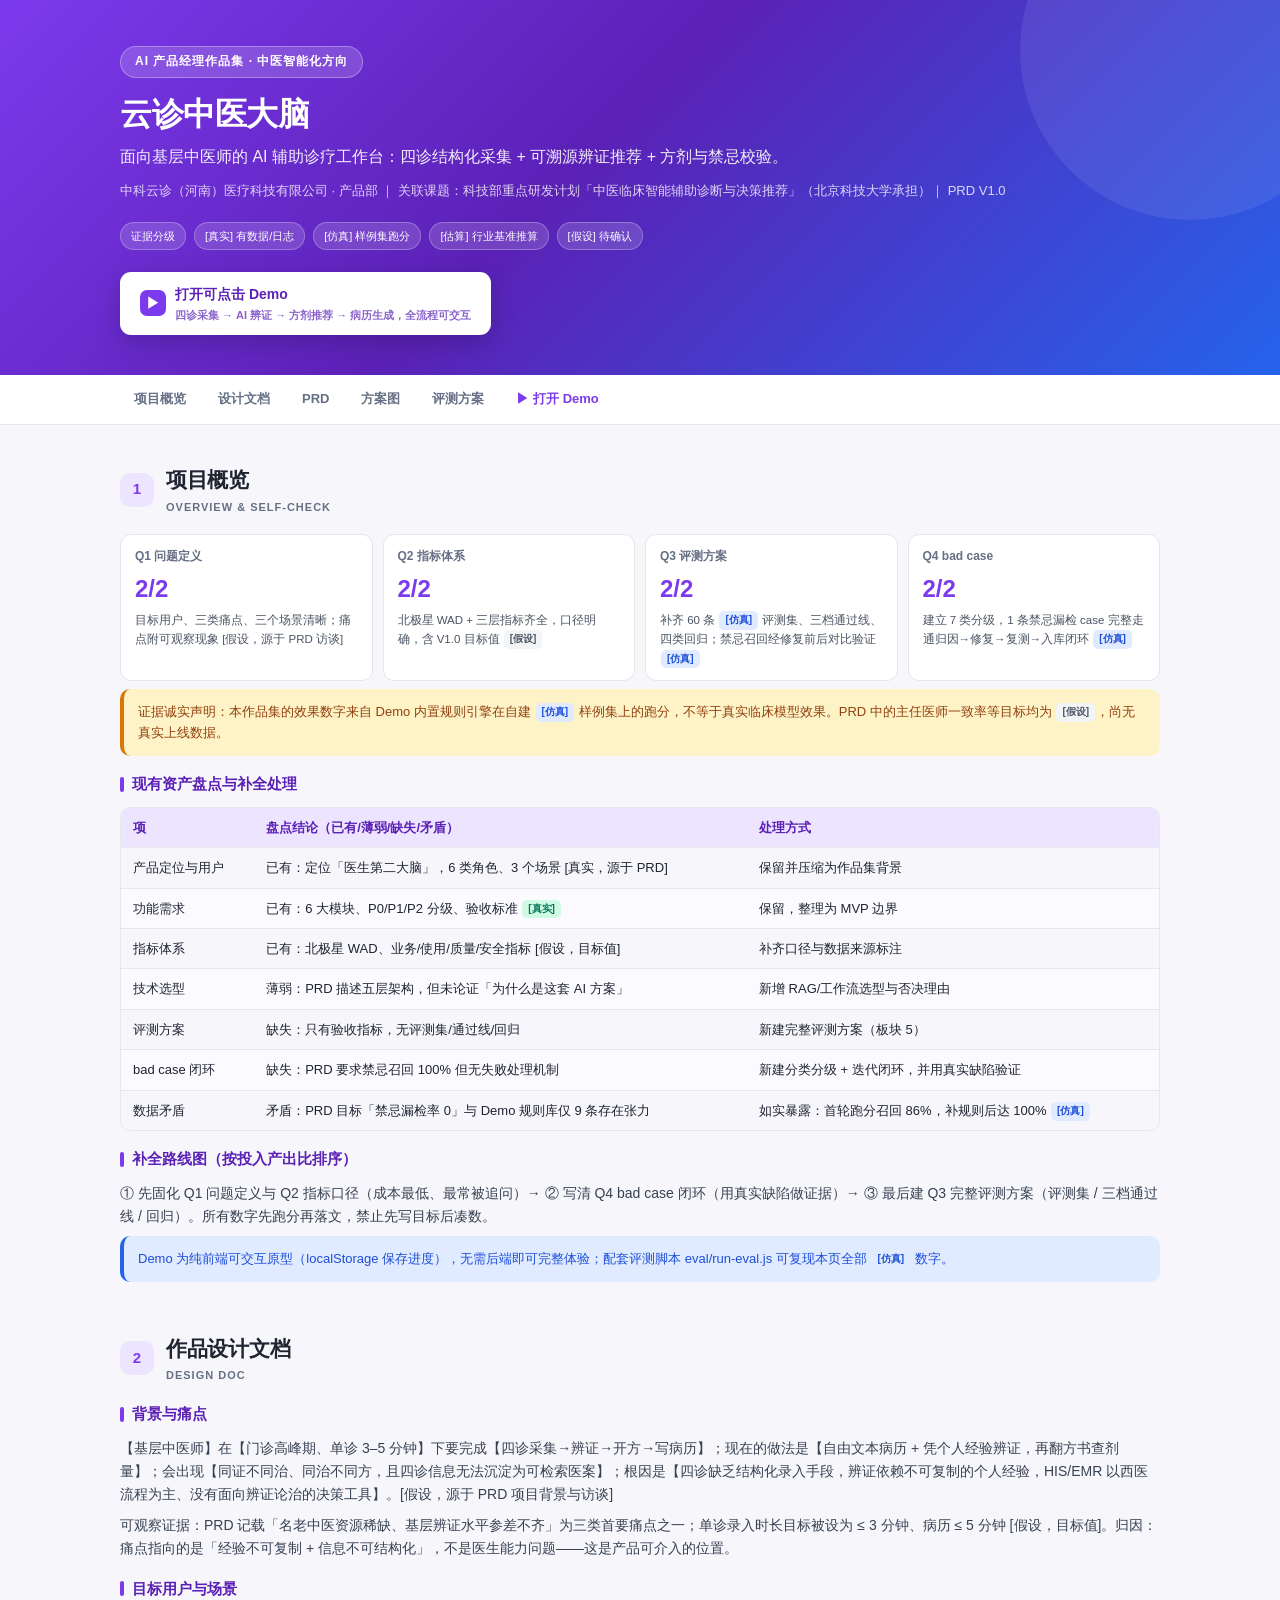
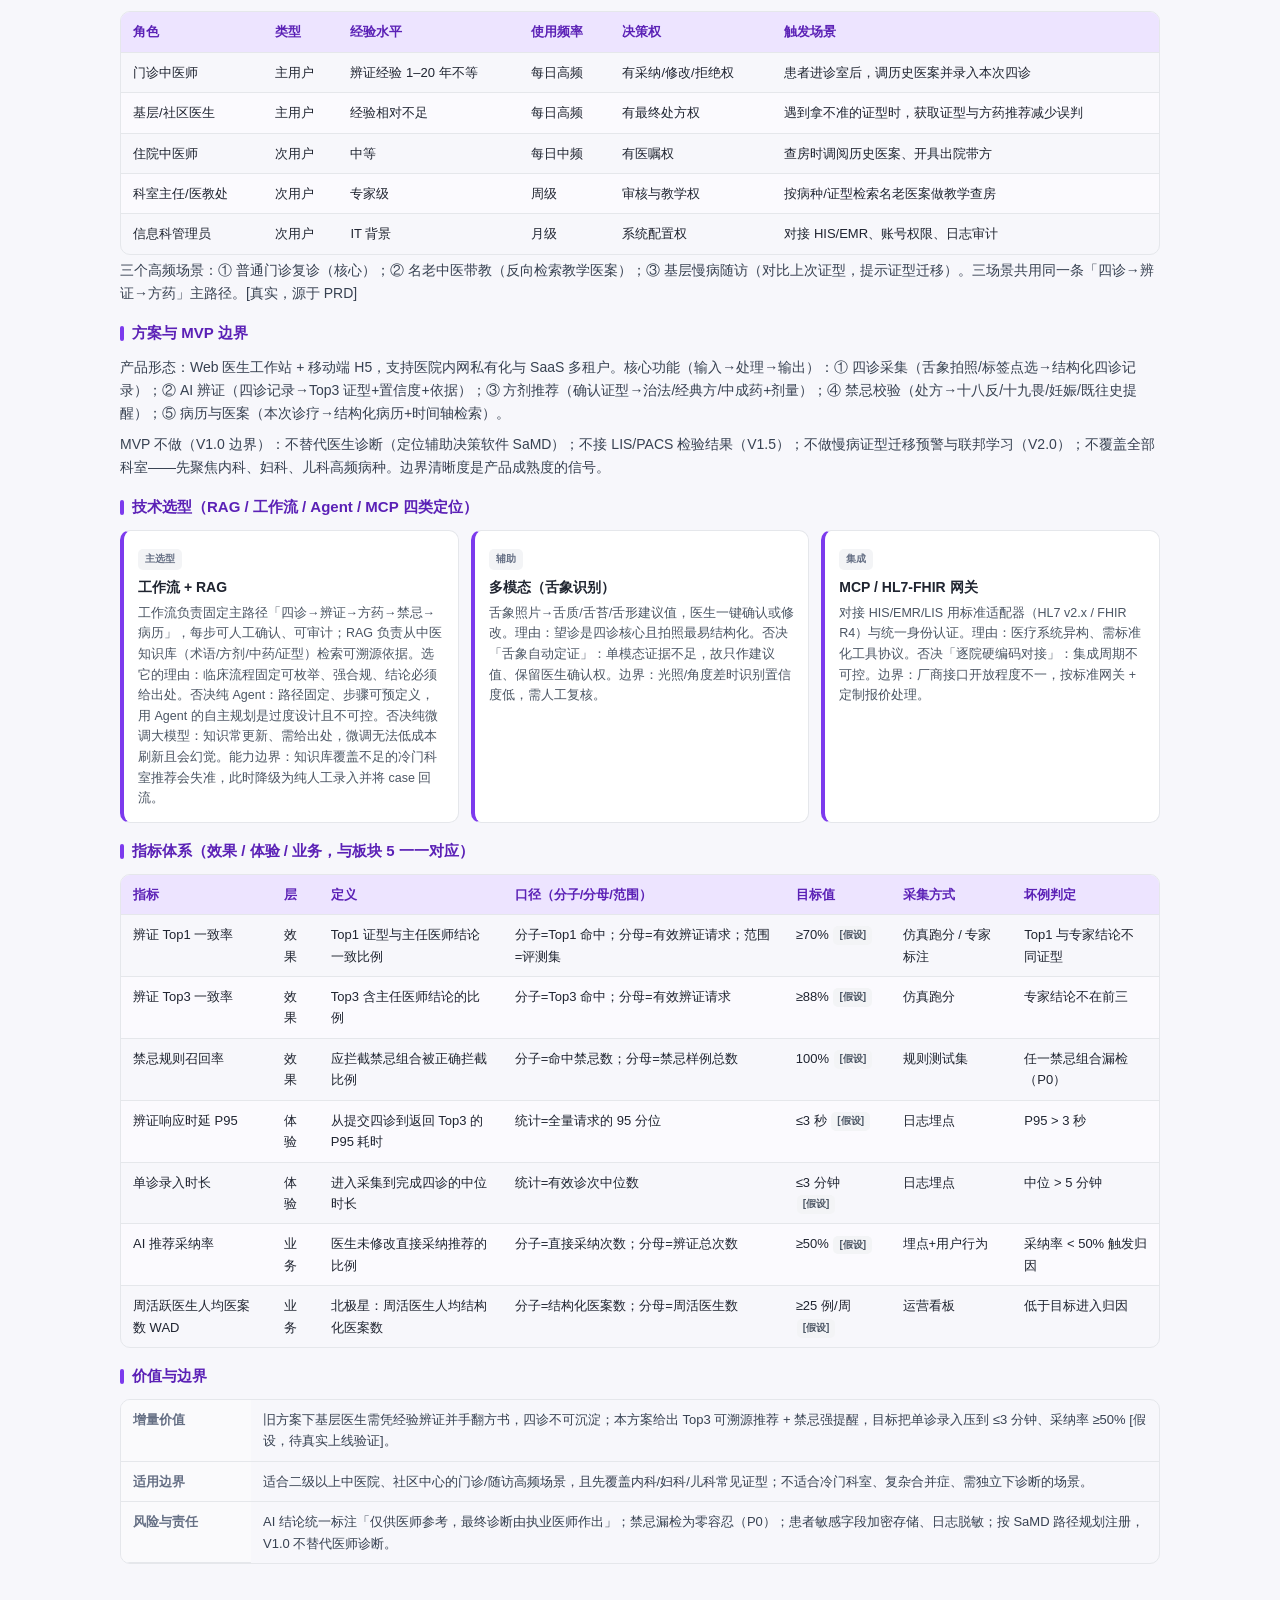
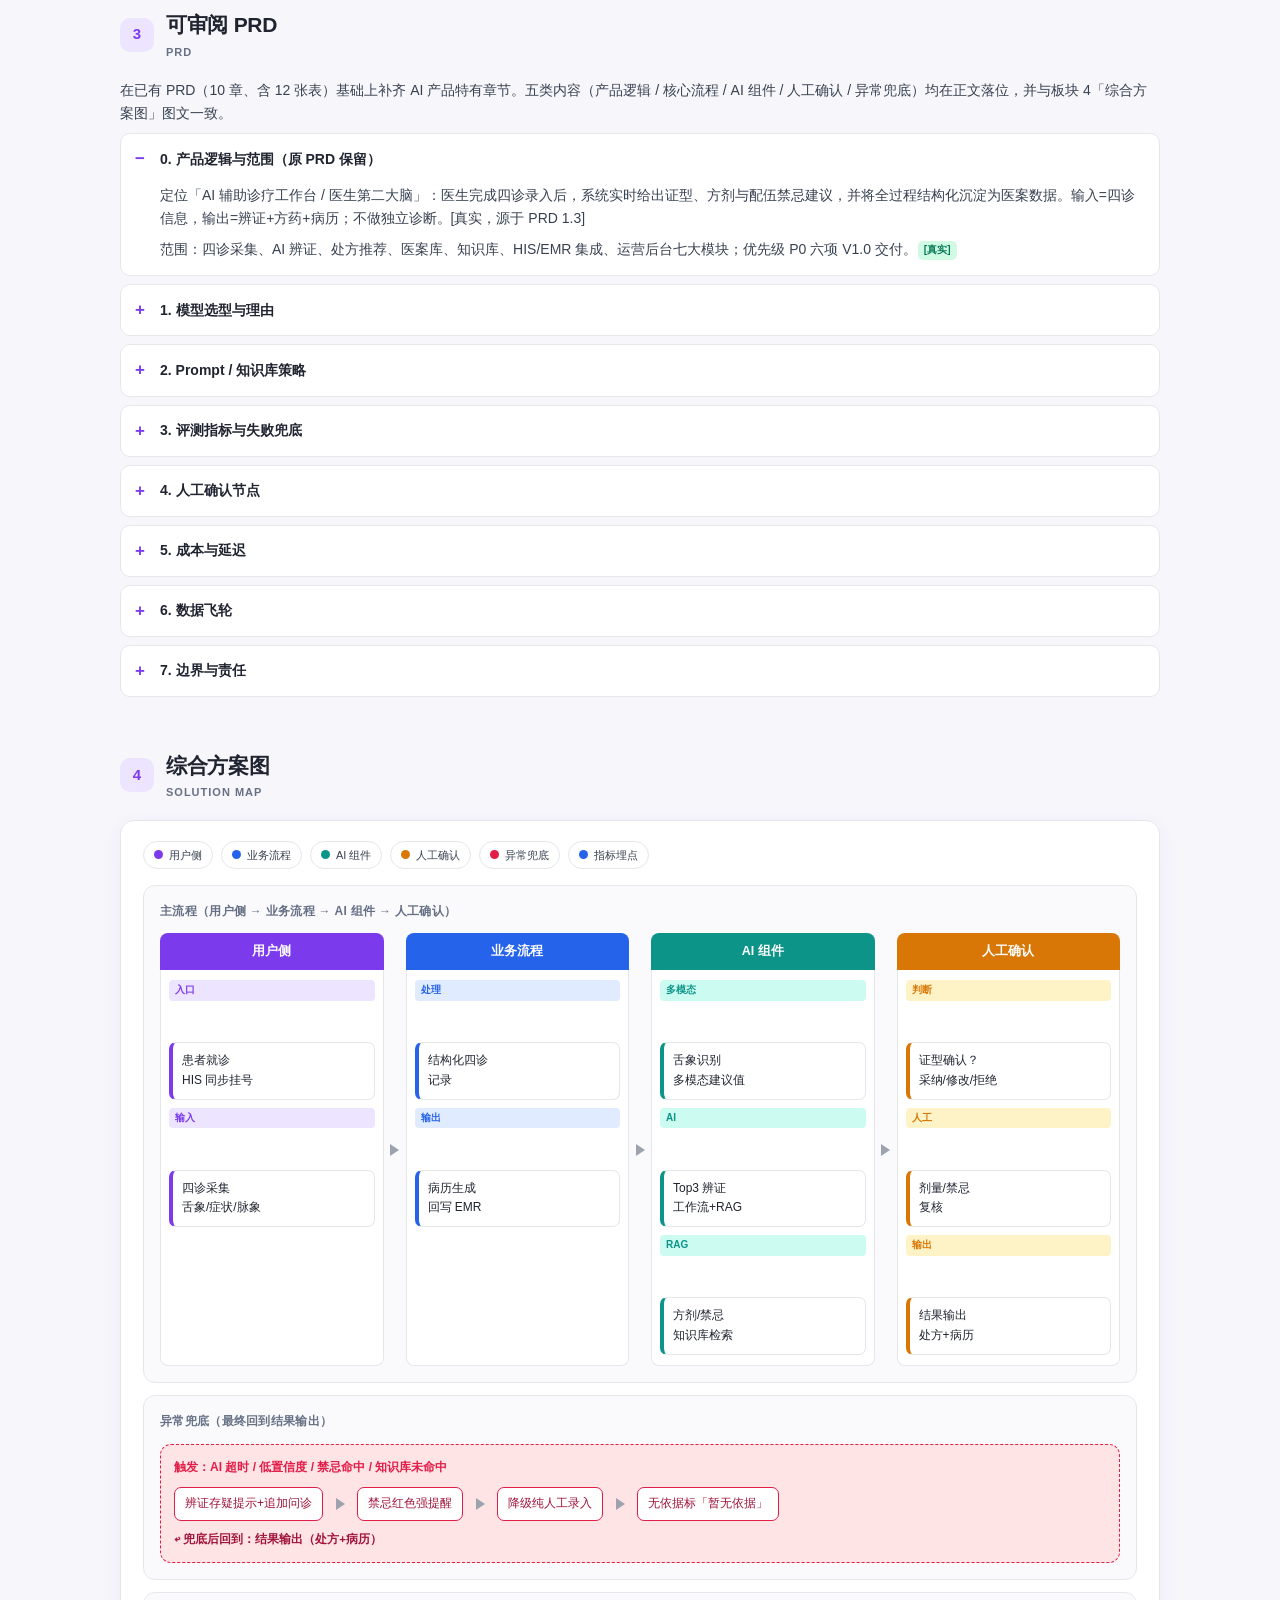
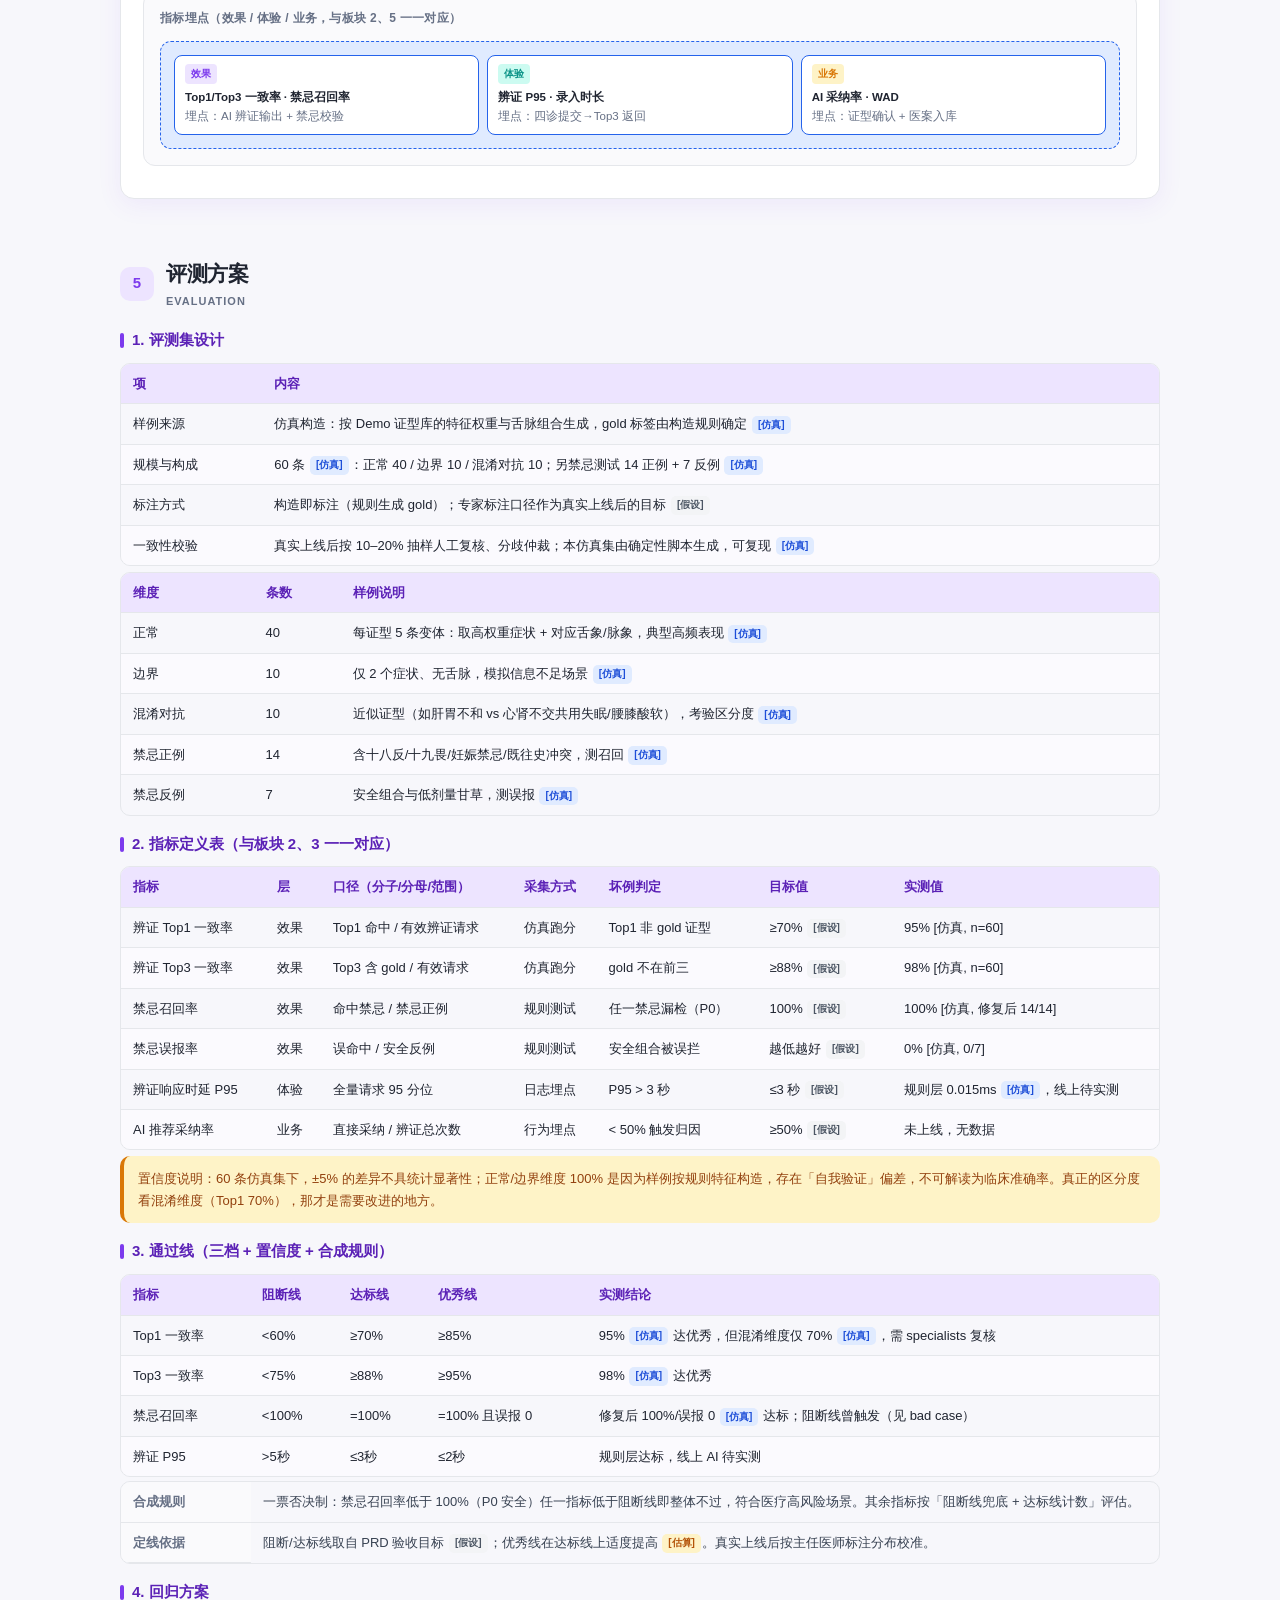
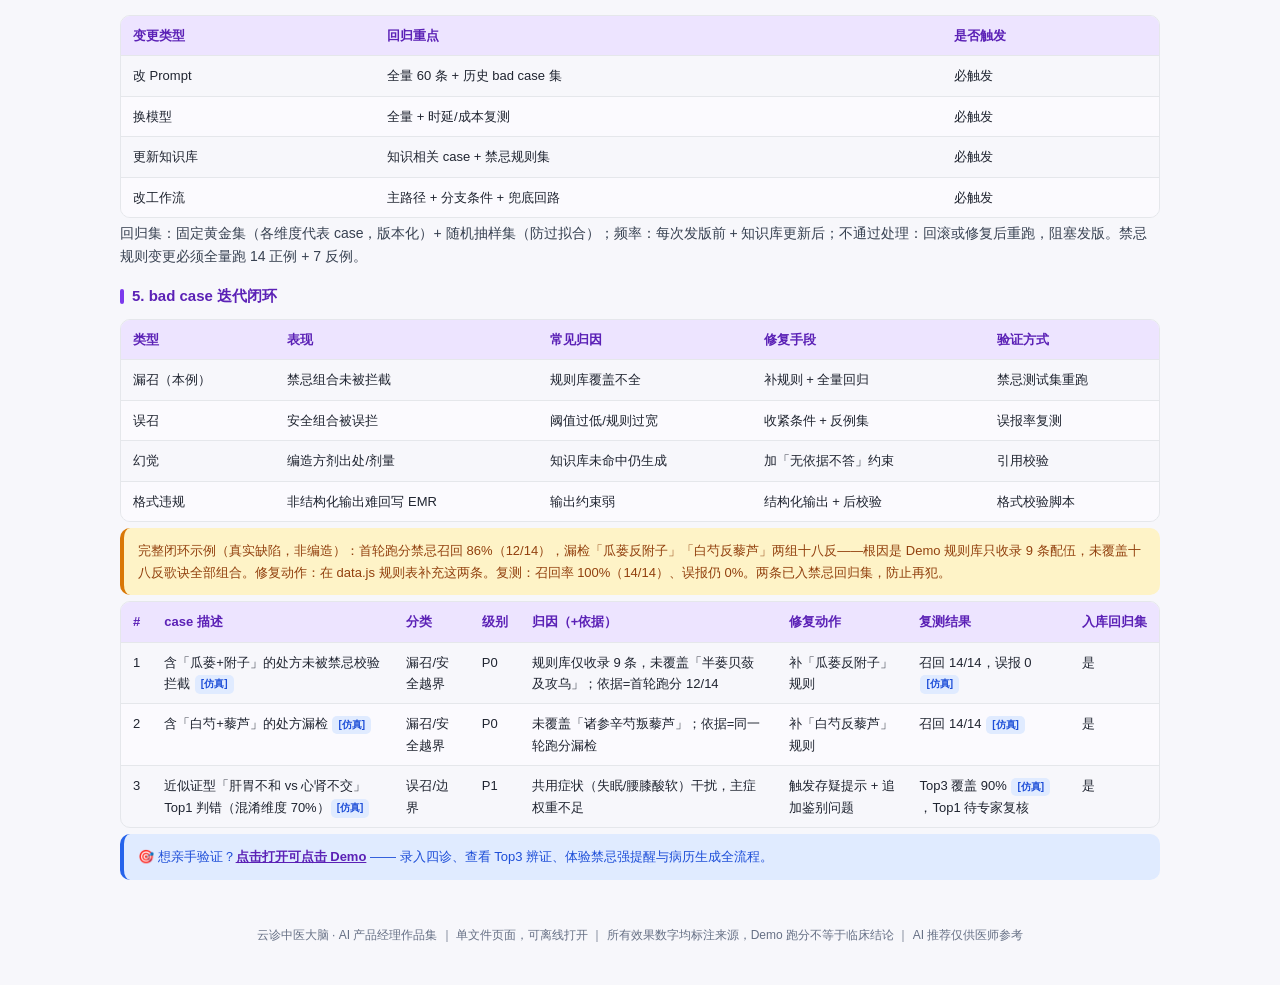
==== commit 42acb225: "fix: 补齐 hero 缺失的 kicker/title/subtitle id，渲染脚本加防御性判空 根因：hero 区手写时遗漏 id="kicker"（title/subtitle 同），首条" ====
--- a/index.html
+++ b/index.html
@@ -144,9 +144,9 @@
 
 <header class="hero">
   <div class="wrap">
-    <span class="kicker">AI 产品经理作品集 · 中医智能化方向</span>
-    <h1>云诊<span>中医大脑</span></h1>
-    <p class="sub">面向基层中医师的 AI 辅助诊疗工作台：把「望闻问切」结构化，3 秒内给出可溯源的辨证推荐，让名老中医的辨证经验在基层被复用。</p>
+    <span class="kicker" id="kicker">AI 产品经理作品集 · 中医智能化方向</span>
+    <h1 id="title">云诊<span>中医大脑</span></h1>
+    <p class="sub" id="subtitle">面向基层中医师的 AI 辅助诊疗工作台：把「望闻问切」结构化，3 秒内给出可溯源的辨证推荐，让名老中医的辨证经验在基层被复用。</p>
     <p class="hero-meta">中科云诊（河南）医疗科技有限公司 · 产品部 ｜ 关联课题：科技部重点研发计划「中医临床智能辅助诊断与决策推荐」（北京科技大学承担）｜ PRD V1.0</p>
     <div class="legend">
       <span>证据分级</span>
@@ -356,6 +356,9 @@
 /* ===== 渲染逻辑 ===== */
 const evMap = {"[真实]":"ev-real","[仿真]":"ev-sim","[估算]":"ev-est","[假设]":"ev-hyp"};
 const esc = s => String(s).replace(/&/g,"&amp;").replace(/</g,"&lt;").replace(/>/g,"&gt;");
+/* 防御性写入：目标元素缺失时跳过该项，不中断其余渲染 */
+function setText(id, txt){ const el = document.getElementById(id); if (el && typeof txt !== "undefined") el.textContent = txt; }
+function setHTML(id, html){ const el = document.getElementById(id); if (el && typeof html !== "undefined") el.innerHTML = html; }
 function fmt(text){
   let s = esc(text);
   s = s.replace(/\[(真实|仿真|估算|假设)\]/g, m => '<span class="ev '+evMap[m]+'">'+m+'</span>');
@@ -385,14 +388,14 @@
     }
   }).join("");
 }
-document.getElementById("kicker").textContent = CONFIG.kicker;
-document.getElementById("title").textContent = CONFIG.title;
-document.getElementById("subtitle").textContent = CONFIG.subtitle;
-document.getElementById("nav").innerHTML = CONFIG.nav.map(n=> n.demo ? '<a class="demo-link" href="'+DEMO_URL+'">'+esc(n.label)+'</a>' : '<a href="#'+n.id+'">'+esc(n.label)+'</a>').join("");
-document.getElementById("b1").innerHTML = renderBlocks(CONFIG.b1);
-document.getElementById("b2").innerHTML = renderBlocks(CONFIG.b2);
-document.getElementById("b3").innerHTML = renderBlocks(CONFIG.b3);
-document.getElementById("b5").innerHTML = renderBlocks(CONFIG.b5) + demoLinkHtml();
+setText("kicker", CONFIG.kicker);
+setText("title", CONFIG.title);
+setText("subtitle", CONFIG.subtitle);
+setHTML("nav", CONFIG.nav.map(n=> n.demo ? '<a class="demo-link" href="'+DEMO_URL+'">'+esc(n.label)+'</a>' : '<a href="#'+n.id+'">'+esc(n.label)+'</a>').join(""));
+setHTML("b1", renderBlocks(CONFIG.b1));
+setHTML("b2", renderBlocks(CONFIG.b2));
+setHTML("b3", renderBlocks(CONFIG.b3));
+setHTML("b5", renderBlocks(CONFIG.b5) + demoLinkHtml());
 
 (function(){
   const m = CONFIG.map;
@@ -401,6 +404,7 @@
   const chipColor = p => ({purple:"cp",blue:"cb",teal:"ct",amber:"ca"}[p]||"cb");
   const arrow = '<div class="m-arrow"></div>';
   const el = document.getElementById("map");
+  if (!el) return;
   el.innerHTML =
     '<div class="m-legend">'+m.zones.map(z=>'<span><i class="'+zoneColor(z.color)+'"></i>'+esc(z.name)+'</span>').join("")+'<span><i class="zr"></i>异常兜底</span><span><i class="zb"></i>指标埋点</span></div>'+
     '<div class="m-panel"><div class="m-title">主流程（用户侧 → 业务流程 → AI 组件 → 人工确认）</div><div class="m-flow">'+
